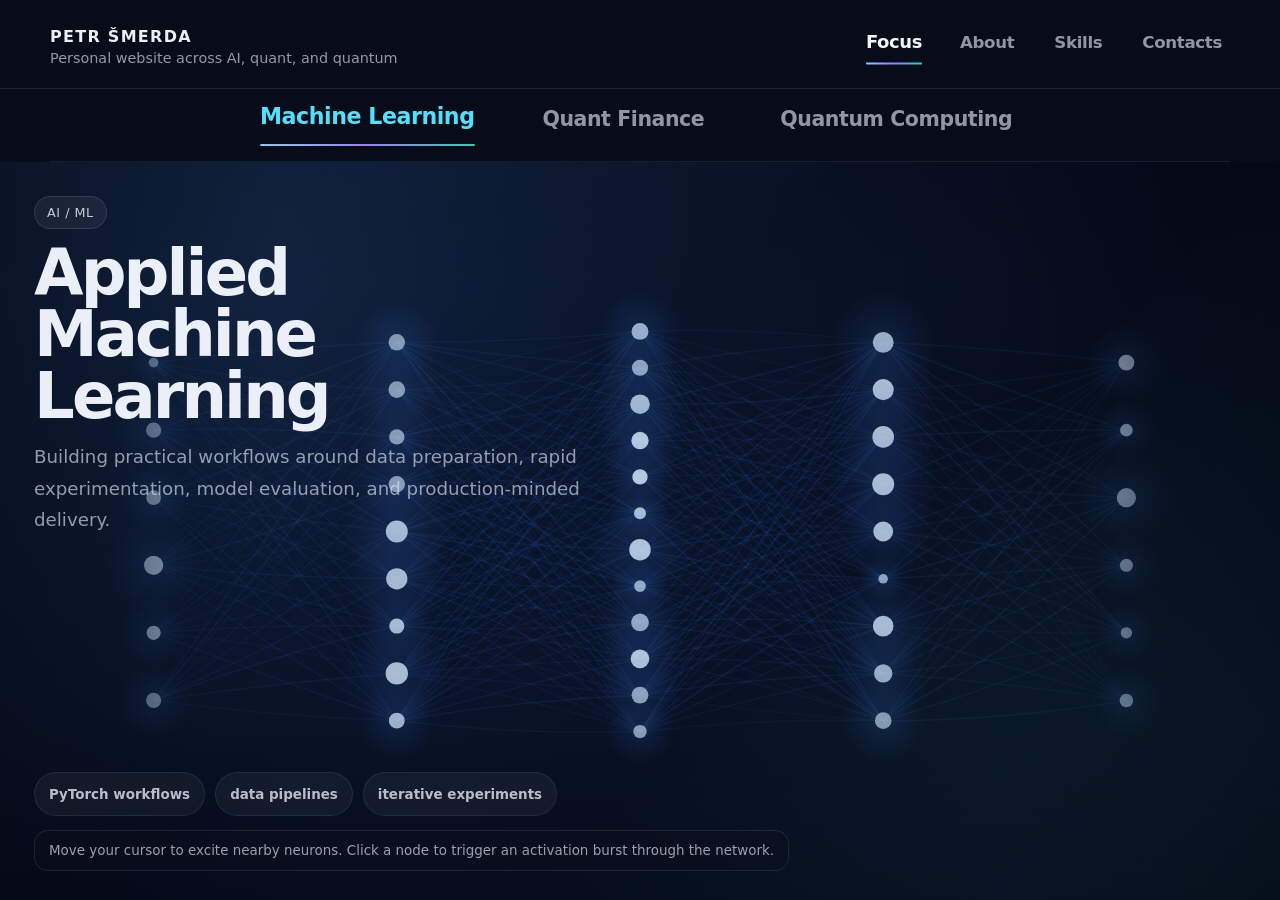
==== index.html @ 3ff9cf4e "first prototype of the web app" ====
<!DOCTYPE html>
<html lang="en">
  <head>
    <meta charset="UTF-8" />
    <meta name="viewport" content="width=device-width, initial-scale=1.0" />
    <meta
      name="description"
      content="Personal portfolio website for Petr Šmerda, focused on AI/ML, quantum computing, and quantitative finance."
    />
    <title>Petr Šmerda | Portfolio</title>
    <link rel="stylesheet" href="style.css" />
    <script src="focus-scenes.js" defer></script>
    <script src="script.js" defer></script>
  </head>
  <body>
    <div class="page-shell">
      <header class="site-header">
        <div class="container">
          <nav class="navbar" aria-label="Primary">
            <a class="brand" href="#focus/ml" data-view-link="focus">
              <span class="brand-title">Petr Šmerda</span>
              <span class="brand-sub">Personal website across AI, quant, and quantum</span>
            </a>

            <button
              class="nav-toggle"
              type="button"
              aria-expanded="false"
              aria-controls="site-menu"
              aria-label="Toggle navigation"
            >
              <span></span>
              <span></span>
            </button>

            <div class="nav-menu" id="site-menu">
              <a href="#focus/ml" data-view-link="focus">Focus</a>
              <a href="#about" data-view-link="about">About</a>
              <a href="#skills" data-view-link="skills">Skills</a>
              <a href="#contacts" data-view-link="contacts">Contacts</a>
            </div>
          </nav>
        </div>
      </header>

      <main class="view-shell">
        <section class="view view-focus is-active" id="focus" data-view="focus">
          <div class="focus-tabs-wrap">
            <div class="container">
              <div
                class="focus-tabs"
                role="tablist"
                aria-label="Focus disciplines"
              >
                <button
                  class="focus-tab is-active"
                  type="button"
                  role="tab"
                  id="focus-tab-ml"
                  aria-selected="true"
                  aria-controls="focus-panel-ml"
                  data-focus-tab="ml"
                  aria-label="Machine Learning"
                >
                  Machine Learning
                </button>
                <button
                  class="focus-tab"
                  type="button"
                  role="tab"
                  id="focus-tab-quant"
                  aria-selected="false"
                  aria-controls="focus-panel-quant"
                  data-focus-tab="quant"
                  aria-label="Quant Finance"
                >
                  Quant Finance
                </button>
                <button
                  class="focus-tab"
                  type="button"
                  role="tab"
                  id="focus-tab-quantum"
                  aria-selected="false"
                  aria-controls="focus-panel-quantum"
                  data-focus-tab="quantum"
                  aria-label="Quantum Computing"
                >
                  Quantum Computing
                </button>
              </div>
            </div>
          </div>

          <div class="focus-stage">
            <article
              class="focus-scene focus-scene-ml is-active"
              id="focus-panel-ml"
              data-focus-panel="ml"
              role="tabpanel"
              aria-labelledby="focus-tab-ml"
            >
              <canvas
                class="scene-canvas"
                id="focus-canvas-ml"
                aria-hidden="true"
              ></canvas>

              <div class="scene-overlay">
                <div class="scene-top">
                  <div class="scene-tag">AI / ML</div>
                  <h1 class="scene-title">Applied Machine Learning</h1>
                  <p class="scene-desc">
                    Building practical workflows around data preparation, rapid
                    experimentation, model evaluation, and production-minded
                    delivery.
                  </p>
                </div>

                <div class="scene-bottom">
                  <div class="pill-row">
                    <span class="pill">PyTorch workflows</span>
                    <span class="pill">data pipelines</span>
                    <span class="pill">iterative experiments</span>
                  </div>
                  <div class="hint">
                    Move your cursor to excite nearby neurons. Click a node to
                    trigger an activation burst through the network.
                  </div>
                </div>
              </div>
            </article>

            <article
              class="focus-scene focus-scene-quant"
              id="focus-panel-quant"
              data-focus-panel="quant"
              role="tabpanel"
              aria-labelledby="focus-tab-quant"
              hidden
            >
              <canvas
                class="scene-canvas"
                id="focus-canvas-quant"
                aria-hidden="true"
              ></canvas>

              <div class="scene-overlay">
                <div class="scene-top">
                  <div class="scene-tag">Quant Finance</div>
                  <h1 class="scene-title">Quantitative Finance Research</h1>
                  <p class="scene-desc">
                    Exploring market behavior, signal design, and structured
                    decision-making through synthetic price action and
                    market-facing analysis.
                  </p>
                </div>

                <div class="scene-bottom">
                  <div class="pill-row">
                    <span class="pill">signal research</span>
                    <span class="pill">market structure</span>
                    <span class="pill">backtesting logic</span>
                  </div>
                  <div class="hint">
                    Hover a candle to highlight its full column and inspect
                    OHLC plus daily return.
                  </div>
                </div>
              </div>
            </article>

            <article
              class="focus-scene focus-scene-quantum"
              id="focus-panel-quantum"
              data-focus-panel="quantum"
              role="tabpanel"
              aria-labelledby="focus-tab-quantum"
              hidden
            >
              <canvas
                class="scene-canvas"
                id="focus-canvas-quantum"
                aria-hidden="true"
              ></canvas>

              <div class="scene-overlay">
                <div class="scene-top">
                  <div class="scene-tag">Quantum Computing</div>
                  <h1 class="scene-title">Quantum Computing and Algorithms</h1>
                  <p class="scene-desc">
                    Following hybrid models, algorithmic ideas, and the
                    practical potential of quantum systems with a strong focus
                    on emerging applications.
                  </p>
                </div>

                <div class="scene-bottom">
                  <div class="pill-row">
                    <span class="pill">quantum algorithms</span>
                    <span class="pill">hybrid systems</span>
                    <span class="pill">applied curiosity</span>
                  </div>
                  <div class="hint">
                    Move across the field to bend links. Click to trigger a
                    quantum excitation burst.
                  </div>
                </div>
              </div>
            </article>
          </div>
        </section>

        <section class="view" id="about" data-view="about" hidden>
          <div class="container view-body">
            <div class="view-intro">
              <p class="view-label">About</p>
              <h2 class="view-title">Curious by default, technical by practice.</h2>
              <p class="view-lead">
                I work with an implementation-first mindset across AI/ML, with
                strong interest in quantum computing and quantitative finance.
              </p>
            </div>

            <div class="about-layout">
              <div class="surface about-copy">
                <p>
                  My work is driven by structured problem solving, algorithmic
                  thinking, and a preference for turning hard ideas into clear
                  systems.
                </p>
                <p>
                  I care about technical rigor, practical output, and the habit
                  of iterating until the implementation actually holds up.
                </p>

                <div class="view-actions">
                  <a class="button button-primary" href="files/CV.pdf" download>
                    Download CV
                  </a>
                  <a
                    class="button button-secondary"
                    href="https://github.com/smerdikus"
                    target="_blank"
                    rel="noreferrer"
                  >
                    GitHub
                  </a>
                  <a
                    class="button button-secondary"
                    href="https://www.linkedin.com/in/petr-%C5%A1merda-549807317/"
                    target="_blank"
                    rel="noreferrer"
                  >
                    LinkedIn
                  </a>
                </div>
              </div>

              <div class="about-highlights">
                <article class="surface detail-tile">
                  <span class="detail-label">Approach</span>
                  <strong>Analytical and implementation-focused</strong>
                </article>
                <article class="surface detail-tile">
                  <span class="detail-label">Interests</span>
                  <strong>AI/ML, quantum computing, trading systems</strong>
                </article>
                <article class="surface detail-tile">
                  <span class="detail-label">Mindset</span>
                  <strong>Build clearly, iterate quickly, improve constantly</strong>
                </article>
              </div>
            </div>
          </div>
        </section>

        <section class="view" id="skills" data-view="skills" hidden>
          <div class="container view-body">
            <div class="view-intro">
              <p class="view-label">Skills</p>
              <h2 class="view-title">
                Technical strengths across software, data, and research.
              </h2>
            </div>

            <div class="skills-layout">
              <article class="surface skill-panel">
                <h3>Programming Languages</h3>
                <div class="chip-row">
                  <span class="chip">C++</span>
                  <span class="chip">Python</span>
                  <span class="chip">Julia</span>
                  <span class="chip">PHP</span>
                  <span class="chip">SQL</span>
                  <span class="chip">JavaScript</span>
                </div>
              </article>

              <article class="surface skill-panel">
                <h3>Python / Data Science</h3>
                <div class="chip-row">
                  <span class="chip chip-blue">pandas</span>
                  <span class="chip chip-blue">NumPy</span>
                  <span class="chip chip-blue">scikit-learn</span>
                  <span class="chip chip-blue">PyTorch</span>
                  <span class="chip chip-blue">Jupyter</span>
                </div>
              </article>

              <article class="surface skill-panel">
                <h3>Creative Coding / Graphics</h3>
                <div class="chip-row">
                  <span class="chip chip-violet">p5.js</span>
                  <span class="chip chip-violet">SFML</span>
                </div>
              </article>

              <article class="surface skill-panel">
                <h3>Tools / Platforms</h3>
                <div class="chip-row">
                  <span class="chip chip-green">Unix</span>
                  <span class="chip chip-green">Git</span>
                  <span class="chip chip-green">AWS</span>
                  <span class="chip chip-green">LaTeX</span>
                </div>
              </article>

              <article class="surface skill-panel skill-panel-wide">
                <h3>Other Skills</h3>
                <div class="chip-row">
                  <span class="chip">Machine learning</span>
                  <span class="chip">Data analysis</span>
                  <span class="chip">Algorithm design</span>
                  <span class="chip">Problem solving</span>
                  <span class="chip">Cloud deployment</span>
                  <span class="chip">Quantum computing</span>
                  <span class="chip">Quantum algorithms</span>
                </div>
              </article>
            </div>
          </div>
        </section>

        <section class="view" id="contacts" data-view="contacts" hidden>
          <div class="container view-body">
            <div class="view-intro">
              <p class="view-label">Contacts</p>
              <h2 class="view-title">Direct ways to reach me.</h2>
            </div>

            <div class="contact-layout">
              <a class="surface contact-card" href="mailto:smerdikus@gmail.com">
                <span class="detail-label">Email</span>
                <strong>smerdikus@gmail.com</strong>
              </a>

              <a
                class="surface contact-card"
                href="https://github.com/smerdikus"
                target="_blank"
                rel="noreferrer"
              >
                <span class="detail-label">GitHub</span>
                <strong>github.com/smerdikus</strong>
              </a>

              <a
                class="surface contact-card"
                href="https://www.linkedin.com/in/petr-%C5%A1merda-549807317/"
                target="_blank"
                rel="noreferrer"
              >
                <span class="detail-label">LinkedIn</span>
                <strong>Petr Šmerda</strong>
              </a>
            </div>
          </div>
        </section>
      </main>
    </div>
  </body>
</html>
---- style.css ----
* {
  box-sizing: border-box;
}

:root {
  --bg: #050816;
  --chrome-bg: #080c18;
  --text: rgba(245, 248, 255, 0.96);
  --muted: rgba(212, 220, 235, 0.68);
  --border: rgba(150, 180, 255, 0.14);
  --glass: rgba(8, 12, 24, 0.58);
  --glass-strong: rgba(8, 12, 24, 0.82);
  --shadow: 0 20px 80px rgba(0, 0, 0, 0.38);
  --ai: #3b82f6;
  --quant: #10b981;
  --qc: #8b5cf6;
  --ai-pair-a: #56a8ff;
  --ai-pair-b: #4fe2ff;
  --qf-pair-a: #20d79b;
  --qf-pair-b: #67ffe0;
  --qc-pair-a: #9e7bff;
  --qc-pair-b: #f064ff;
  --accent: #78cfff;
  --accent-2: #9b7dff;
  --accent-3: #27d3b8;
  --container: min(1180px, calc(100vw - 32px));
  --header-height: 5.5rem;
}

html,
body {
  margin: 0;
  width: 100%;
  min-height: 100%;
  overscroll-behavior: none;
  color: var(--text);
  background: var(--chrome-bg);
  font-family:
    Inter,
    ui-sans-serif,
    system-ui,
    -apple-system,
    BlinkMacSystemFont,
    "Segoe UI",
    sans-serif;
}

html {
  scroll-behavior: smooth;
  overflow: hidden;
}

body {
  overflow: hidden;
}

body::before {
  content: "";
  position: fixed;
  inset: 0;
  pointer-events: none;
  background:
    linear-gradient(to bottom, rgba(255, 255, 255, 0.03), transparent 18%),
    radial-gradient(
      circle at center,
      transparent 0%,
      rgba(8, 12, 24, 0.24) 62%,
      rgba(8, 12, 24, 0.56) 100%
    );
  z-index: 0;
}

img {
  display: block;
  max-width: 100%;
}

a {
  color: inherit;
  text-decoration: none;
}

button,
a {
  -webkit-tap-highlight-color: transparent;
}

button {
  font: inherit;
}

.page-shell {
  position: relative;
  z-index: 1;
  height: 100vh;
  display: flex;
  flex-direction: column;
  overflow: hidden;
  background: var(--chrome-bg);
}

.container {
  width: var(--container);
  margin: 0 auto;
}

.site-header {
  position: sticky;
  top: 0;
  z-index: 30;
  border-bottom: 1px solid rgba(160, 185, 255, 0.12);
  background: var(--chrome-bg);
  -webkit-backdrop-filter: blur(16px);
  backdrop-filter: blur(16px);
}

.navbar {
  display: flex;
  justify-content: space-between;
  align-items: center;
  gap: 16px;
  min-height: var(--header-height);
  padding: 14px 0 10px;
}

.brand {
  display: flex;
  flex-direction: column;
  gap: 4px;
}

.brand-title {
  font-size: 1rem;
  font-weight: 700;
  letter-spacing: 0.08em;
  text-transform: uppercase;
}

.brand-sub {
  color: var(--muted);
  font-size: 0.9rem;
}

.nav-menu {
  display: flex;
  align-items: end;
  justify-content: center;
  gap: clamp(18px, 4vw, 40px);
  padding: 0 8px 6px;
}

.nav-menu a {
  position: relative;
  color: rgba(230, 236, 248, 0.62);
  font-size: clamp(0.98rem, 1.3vw, 1.08rem);
  font-weight: 600;
  letter-spacing: -0.02em;
  padding: 8px 0 10px;
  transition: color 180ms ease, transform 180ms ease, opacity 180ms ease;
}

.nav-menu a:hover {
  color: rgba(244, 247, 255, 0.9);
  transform: translateY(-1px);
}

.nav-menu a.is-active {
  color: rgba(247, 250, 255, 0.98);
  transform: scale(1.08);
}

.nav-menu a::after {
  content: "";
  position: absolute;
  left: 0;
  right: 0;
  bottom: -1px;
  height: 2px;
  border-radius: 999px;
  background: linear-gradient(
    90deg,
    var(--accent),
    var(--accent-2),
    var(--accent-3)
  );
  opacity: 0;
  transform: scaleX(0.35);
  transform-origin: center;
  transition: opacity 180ms ease, transform 180ms ease;
}

.nav-menu a.is-active::after,
.nav-menu a:hover::after {
  opacity: 1;
  transform: scaleX(1);
}

.nav-toggle {
  display: none;
  flex-direction: column;
  gap: 6px;
  padding: 0;
  border: 0;
  background: transparent;
  cursor: pointer;
}

.nav-toggle span {
  width: 24px;
  height: 2px;
  border-radius: 999px;
  background: rgba(247, 250, 255, 0.92);
}

.view-shell {
  position: relative;
  z-index: 1;
  flex: 1;
  height: calc(100vh - var(--header-height));
  overflow: hidden;
}

.view {
  position: relative;
  height: calc(100vh - var(--header-height));
  overflow: hidden;
  background: var(--chrome-bg);
  isolation: isolate;
  animation: viewFade 340ms ease;
}

.view[hidden] {
  display: none;
}

.view-focus {
  display: flex;
  flex-direction: column;
  min-height: 0;
  padding: 0;
}

.focus-tabs-wrap {
  position: relative;
  top: 0;
  flex-shrink: 0;
  z-index: 20;
  padding: 10px 0 0;
  overflow: hidden;
  background:
    linear-gradient(180deg, rgba(8, 12, 24, 0.985), rgba(8, 12, 24, 0.94));
}

.focus-tabs-wrap::after {
  content: "";
  position: absolute;
  left: 0;
  right: 0;
  bottom: -1px;
  height: 28px;
  pointer-events: none;
  background: linear-gradient(
    180deg,
    rgba(8, 12, 24, 0.28),
    rgba(8, 12, 24, 0)
  );
}

.focus-tabs {
  position: relative;
  z-index: 1;
  display: flex;
  align-items: end;
  justify-content: center;
  gap: clamp(30px, 6vw, 76px);
  width: 100%;
  padding: 0 8px 16px;
  border-bottom: 1px solid rgba(160, 185, 255, 0.1);
  overflow-x: auto;
  scrollbar-width: none;
}

.focus-tabs::-webkit-scrollbar {
  display: none;
}

.focus-tab {
  position: relative;
  appearance: none;
  border: none;
  background: transparent;
  color: rgba(230, 236, 248, 0.62);
  font-size: clamp(1rem, 1.7vw, 1.28rem);
  font-weight: 600;
  letter-spacing: -0.02em;
  padding: 8px 0 14px;
  cursor: pointer;
  transform-origin: center bottom;
  transition: color 180ms ease, transform 180ms ease, opacity 180ms ease;
}

.focus-tab:hover {
  color: rgba(244, 247, 255, 0.9);
  transform: translateY(-1px);
}

.focus-tab.is-active {
  color: rgba(247, 250, 255, 0.98);
  transform: scale(1.08);
}

.focus-tab[data-focus-tab="ml"].is-active {
  color: var(--ai-pair-b);
}

.focus-tab[data-focus-tab="quant"].is-active {
  color: var(--qf-pair-b);
}

.focus-tab[data-focus-tab="quantum"].is-active {
  color: var(--qc-pair-b);
}

.focus-tab::after {
  content: "";
  position: absolute;
  left: 0;
  right: 0;
  bottom: -1px;
  height: 2px;
  border-radius: 999px;
  background: linear-gradient(
    90deg,
    var(--accent),
    var(--accent-2),
    var(--accent-3)
  );
  opacity: 0;
  transform: scaleX(0.35);
  transform-origin: center;
  transition: opacity 180ms ease, transform 180ms ease;
}

.focus-tab.is-active::after {
  opacity: 1;
  transform: scaleX(1);
}

.focus-stage {
  position: relative;
  flex: 1;
  min-height: 0;
}

.focus-scene {
  position: relative;
  height: 100%;
  overflow: hidden;
}

.focus-scene::before {
  content: "";
  position: absolute;
  inset: -12%;
  z-index: 0;
  pointer-events: none;
  filter: blur(24px);
  opacity: 1;
}

.focus-scene::after {
  content: "";
  position: absolute;
  inset: 0;
  z-index: 2;
  pointer-events: none;
  opacity: 1;
}

#focus-panel-ml {
  background:
    linear-gradient(180deg, rgba(6, 10, 24, 0.98), rgba(5, 9, 22, 0.98));
}

#focus-panel-ml::before {
  background:
    radial-gradient(circle at 86% 10%, rgba(86, 168, 255, 0.56), transparent 0 34%),
    radial-gradient(circle at 14% 86%, rgba(79, 226, 255, 0.38), transparent 0 31%),
    radial-gradient(circle at 48% 50%, rgba(59, 130, 246, 0.12), transparent 0 42%);
}

#focus-panel-ml::after {
  background:
    linear-gradient(180deg, rgba(3, 8, 20, 0.12), transparent 18%, transparent 76%, rgba(3, 8, 20, 0.44) 100%),
    linear-gradient(90deg, rgba(3, 8, 20, 0.56), rgba(3, 8, 20, 0.06) 22%, rgba(3, 8, 20, 0.06) 78%, rgba(3, 8, 20, 0.56)),
    linear-gradient(135deg, rgba(86, 168, 255, 0.16), transparent 42%),
    linear-gradient(315deg, rgba(79, 226, 255, 0.14), transparent 38%),
    radial-gradient(circle at center, transparent 0%, rgba(3, 8, 20, 0.14) 62%, rgba(3, 8, 20, 0.52) 100%);
}

#focus-panel-quant {
  background:
    linear-gradient(180deg, rgba(5, 12, 14, 0.985), rgba(5, 10, 12, 0.99));
}

#focus-panel-quant::before {
  background:
    radial-gradient(circle at 86% 14%, rgba(32, 215, 155, 0.54), transparent 0 34%),
    radial-gradient(circle at 14% 86%, rgba(103, 255, 224, 0.34), transparent 0 31%),
    radial-gradient(circle at 48% 50%, rgba(16, 185, 129, 0.12), transparent 0 40%);
}

#focus-panel-quant::after {
  background:
    linear-gradient(180deg, rgba(4, 10, 12, 0.1), transparent 18%, transparent 76%, rgba(4, 10, 12, 0.46) 100%),
    linear-gradient(90deg, rgba(4, 10, 12, 0.56), rgba(4, 10, 12, 0.06) 22%, rgba(4, 10, 12, 0.06) 78%, rgba(4, 10, 12, 0.56)),
    linear-gradient(145deg, rgba(32, 215, 155, 0.16), transparent 42%),
    linear-gradient(320deg, rgba(103, 255, 224, 0.12), transparent 38%),
    radial-gradient(circle at center, transparent 0%, rgba(4, 10, 12, 0.14) 62%, rgba(4, 10, 12, 0.52) 100%);
}

#focus-panel-quantum {
  background:
    linear-gradient(180deg, rgba(9, 7, 24, 0.985), rgba(7, 6, 20, 0.99));
}

#focus-panel-quantum::before {
  background:
    radial-gradient(circle at 88% 12%, rgba(158, 123, 255, 0.56), transparent 0 34%),
    radial-gradient(circle at 12% 88%, rgba(240, 100, 255, 0.36), transparent 0 31%),
    radial-gradient(circle at 48% 50%, rgba(139, 92, 246, 0.12), transparent 0 40%);
}

#focus-panel-quantum::after {
  background:
    linear-gradient(180deg, rgba(6, 5, 18, 0.12), transparent 18%, transparent 76%, rgba(6, 5, 18, 0.46) 100%),
    linear-gradient(90deg, rgba(6, 5, 18, 0.56), rgba(6, 5, 18, 0.08) 22%, rgba(6, 5, 18, 0.08) 78%, rgba(6, 5, 18, 0.56)),
    linear-gradient(140deg, rgba(158, 123, 255, 0.17), transparent 42%),
    linear-gradient(320deg, rgba(240, 100, 255, 0.12), transparent 38%),
    radial-gradient(circle at center, transparent 0%, rgba(6, 5, 18, 0.14) 62%, rgba(6, 5, 18, 0.54) 100%);
}

.scene-canvas {
  position: absolute;
  inset: 0;
  width: 100%;
  height: 100%;
  display: block;
  z-index: 1;
  background: transparent;
}

.scene-overlay {
  position: absolute;
  inset: 0;
  z-index: 3;
  display: flex;
  flex-direction: column;
  justify-content: space-between;
  padding: 34px 34px 30px;
  pointer-events: none;
}

.scene-top,
.scene-bottom {
  display: flex;
  flex-direction: column;
  gap: 14px;
  max-width: min(760px, 72vw);
}

.scene-tag,
.view-label {
  width: fit-content;
  padding: 8px 12px;
  border-radius: 999px;
  background: rgba(255, 255, 255, 0.06);
  border: 1px solid rgba(190, 210, 255, 0.14);
  color: rgba(234, 240, 252, 0.82);
  font-size: 0.8rem;
  letter-spacing: 0.04em;
  text-transform: uppercase;
  -webkit-backdrop-filter: blur(8px);
  backdrop-filter: blur(8px);
}

.scene-title,
.view-title {
  margin: 0;
  font-size: clamp(2.2rem, 5vw, 5rem);
  line-height: 0.96;
  letter-spacing: -0.045em;
}

.scene-title {
  max-width: 11ch;
}

.scene-desc,
.view-lead {
  margin: 0;
  font-size: clamp(1rem, 1.5vw, 1.14rem);
  line-height: 1.72;
  color: var(--muted);
  max-width: 50ch;
}

.pill-row,
.chip-row,
.view-actions {
  display: flex;
  flex-wrap: wrap;
  gap: 10px;
}

.pill,
.chip,
.button {
  display: inline-flex;
  align-items: center;
  justify-content: center;
  width: fit-content;
  min-height: 44px;
  padding: 10px 14px;
  border-radius: 999px;
  border: 1px solid rgba(175, 200, 255, 0.1);
  background: rgba(255, 255, 255, 0.05);
  color: rgba(231, 237, 248, 0.78);
  font-size: 0.84rem;
  font-weight: 600;
  cursor: pointer;
  -webkit-backdrop-filter: blur(8px);
  backdrop-filter: blur(8px);
  transition:
    color 180ms ease,
    border-color 180ms ease,
    background-color 180ms ease,
    transform 180ms ease;
}

.button:hover,
.contact-card:hover {
  transform: translateY(-1px);
}

.button:hover {
  color: rgba(247, 250, 255, 0.98);
  border-color: rgba(190, 210, 255, 0.18);
  background: rgba(255, 255, 255, 0.08);
}

.button-primary {
  background:
    linear-gradient(135deg, rgba(156, 223, 255, 0.92), rgba(108, 205, 255, 0.88)),
    rgba(255, 255, 255, 0.1);
  border-color: rgba(196, 236, 255, 0.82);
  color: rgba(7, 19, 35, 0.96);
  box-shadow:
    0 0 0 1px rgba(220, 244, 255, 0.1),
    0 12px 36px rgba(82, 189, 255, 0.24);
}

.button-secondary {
  background: rgba(255, 255, 255, 0.05);
}

.button-primary:hover {
  color: rgba(7, 19, 35, 0.96);
  border-color: rgba(220, 244, 255, 0.96);
  background:
    linear-gradient(135deg, rgba(176, 232, 255, 0.98), rgba(124, 214, 255, 0.94)),
    rgba(255, 255, 255, 0.12);
}

.chip-blue {
  border-color: rgba(120, 207, 255, 0.18);
  color: rgba(214, 236, 255, 0.88);
}

.chip-green {
  border-color: rgba(39, 211, 184, 0.18);
  color: rgba(214, 255, 245, 0.88);
}

.chip-violet {
  border-color: rgba(155, 125, 255, 0.18);
  color: rgba(233, 222, 255, 0.9);
}

.hint {
  width: fit-content;
  padding: 12px 14px;
  border-radius: 14px;
  background: rgba(10, 16, 30, 0.52);
  border: 1px solid rgba(180, 205, 255, 0.11);
  color: rgba(230, 236, 246, 0.66);
  font-size: 0.84rem;
  -webkit-backdrop-filter: blur(10px);
  backdrop-filter: blur(10px);
}

.view-body {
  position: relative;
  z-index: 1;
  display: flex;
  flex-direction: column;
  gap: 28px;
  justify-content: center;
  height: calc(100vh - var(--header-height));
  padding: 28px 0 32px;
}

.view-intro {
  display: flex;
  flex-direction: column;
  gap: 14px;
  max-width: 760px;
}

.view-title {
  max-width: 11ch;
}

.surface {
  border: 1px solid var(--border);
  border-radius: 20px;
  background: var(--glass);
  box-shadow: var(--shadow);
  -webkit-backdrop-filter: blur(12px);
  backdrop-filter: blur(12px);
}

.about-layout {
  display: grid;
  grid-template-columns: minmax(0, 1.15fr) minmax(280px, 0.85fr);
  gap: 18px;
}

.about-copy,
.skill-panel,
.contact-card {
  padding: 22px;
}

.about-copy p {
  margin: 0;
  color: var(--muted);
  font-size: 1rem;
  line-height: 1.72;
}

.about-copy p + p {
  margin-top: 14px;
}

.view-actions {
  margin-top: 20px;
}

.about-highlights {
  display: grid;
  gap: 14px;
}

.detail-tile {
  padding: 18px;
}

.detail-label {
  display: block;
  color: rgba(234, 240, 252, 0.6);
  font-size: 0.8rem;
  letter-spacing: 0.04em;
  text-transform: uppercase;
}

.detail-tile strong,
.contact-card strong {
  display: block;
  margin-top: 10px;
  font-size: 1.02rem;
  font-weight: 600;
  color: rgba(247, 250, 255, 0.96);
}

.skills-layout {
  display: grid;
  grid-template-columns: repeat(2, minmax(0, 1fr));
  gap: 18px;
}

.skill-panel-wide {
  grid-column: 1 / -1;
}

.skill-panel h3 {
  margin: 0;
  font-size: 1.18rem;
  font-weight: 600;
  letter-spacing: -0.02em;
}

.contact-layout {
  display: grid;
  grid-template-columns: repeat(3, minmax(0, 1fr));
  gap: 18px;
}

.contact-card {
  transition:
    transform 180ms ease,
    border-color 180ms ease,
    background-color 180ms ease;
}

.contact-card:hover {
  border-color: rgba(190, 210, 255, 0.18);
  background: rgba(10, 16, 30, 0.68);
}

#about::before,
#skills::before,
#contacts::before,
#about::after,
#skills::after,
#contacts::after {
  content: "";
  position: absolute;
  inset: 0;
  pointer-events: none;
}

#about::before {
  background:
    radial-gradient(circle at 12% 22%, rgba(86, 168, 255, 0.34), transparent 0 30%),
    radial-gradient(circle at 86% 76%, rgba(79, 226, 255, 0.24), transparent 0 26%),
    radial-gradient(circle at 52% 52%, rgba(74, 144, 255, 0.12), transparent 0 38%);
  filter: blur(16px);
}

#about::after {
  background:
    linear-gradient(180deg, rgba(8, 12, 24, 0.34), transparent 20%, transparent 78%, rgba(8, 12, 24, 0.54)),
    linear-gradient(90deg, rgba(8, 12, 24, 0.58), rgba(8, 12, 24, 0.1) 18%, rgba(8, 12, 24, 0.1) 82%, rgba(8, 12, 24, 0.58));
}

#skills::before {
  background:
    radial-gradient(circle at 16% 18%, rgba(158, 123, 255, 0.32), transparent 0 30%),
    radial-gradient(circle at 82% 82%, rgba(103, 255, 224, 0.22), transparent 0 26%),
    radial-gradient(circle at 56% 42%, rgba(139, 92, 246, 0.1), transparent 0 36%);
  filter: blur(16px);
}

#skills::after {
  background:
    linear-gradient(180deg, rgba(8, 12, 24, 0.34), transparent 20%, transparent 78%, rgba(8, 12, 24, 0.54)),
    linear-gradient(90deg, rgba(8, 12, 24, 0.58), rgba(8, 12, 24, 0.1) 18%, rgba(8, 12, 24, 0.1) 82%, rgba(8, 12, 24, 0.58));
}

#contacts::before {
  background:
    radial-gradient(circle at 18% 78%, rgba(32, 215, 155, 0.3), transparent 0 30%),
    radial-gradient(circle at 84% 18%, rgba(156, 223, 255, 0.24), transparent 0 26%),
    radial-gradient(circle at 52% 46%, rgba(39, 211, 184, 0.1), transparent 0 36%);
  filter: blur(16px);
}

#contacts::after {
  background:
    linear-gradient(180deg, rgba(8, 12, 24, 0.34), transparent 20%, transparent 78%, rgba(8, 12, 24, 0.54)),
    linear-gradient(90deg, rgba(8, 12, 24, 0.58), rgba(8, 12, 24, 0.1) 18%, rgba(8, 12, 24, 0.1) 82%, rgba(8, 12, 24, 0.58));
}

@keyframes viewFade {
  from {
    opacity: 0;
    transform: translateY(10px);
  }

  to {
    opacity: 1;
    transform: translateY(0);
  }
}

@media (max-width: 960px) {
  .about-layout,
  .skills-layout,
  .contact-layout {
    grid-template-columns: 1fr;
  }

  .view-title {
    max-width: 14ch;
  }
}

@media (max-width: 820px) {
  .navbar {
    padding: 12px 0 8px;
  }

  .focus-tabs-wrap {
    padding-top: 14px;
  }

  .focus-tabs {
    gap: 16px;
    justify-content: flex-start;
  }

  .focus-tab {
    white-space: nowrap;
  }

  .scene-overlay {
    padding: 24px 16px 20px;
  }

  .scene-top,
  .scene-bottom,
  .view-intro {
    max-width: 100%;
  }

  .scene-title,
  .view-title {
    max-width: 12ch;
  }
}

@media (max-width: 760px) {
  :root {
    --header-height: 4.9rem;
  }

  .nav-toggle {
    display: inline-flex;
  }

  .nav-menu {
    position: absolute;
    top: calc(100% + 10px);
    left: 0;
    right: 0;
    display: grid;
    gap: 4px;
    padding: 12px;
    border: 1px solid var(--border);
    border-radius: 18px;
    background: var(--glass-strong);
    box-shadow: var(--shadow);
    opacity: 0;
    pointer-events: none;
    transform: translateY(-8px);
    transition: opacity 180ms ease, transform 180ms ease;
  }

  .nav-menu.is-open {
    opacity: 1;
    pointer-events: auto;
    transform: translateY(0);
  }

  .nav-menu a {
    width: fit-content;
    padding: 6px 0;
  }

  .view-body {
    padding: 28px 0 38px;
  }

  .button,
  .chip {
    width: 100%;
  }

  .view-actions {
    flex-direction: column;
    align-items: stretch;
  }
}

@media (prefers-reduced-motion: reduce) {
  html {
    scroll-behavior: auto;
  }

  *,
  *::before,
  *::after {
    animation-duration: 0.01ms !important;
    animation-iteration-count: 1 !important;
    transition-duration: 0.01ms !important;
    scroll-behavior: auto !important;
  }
}
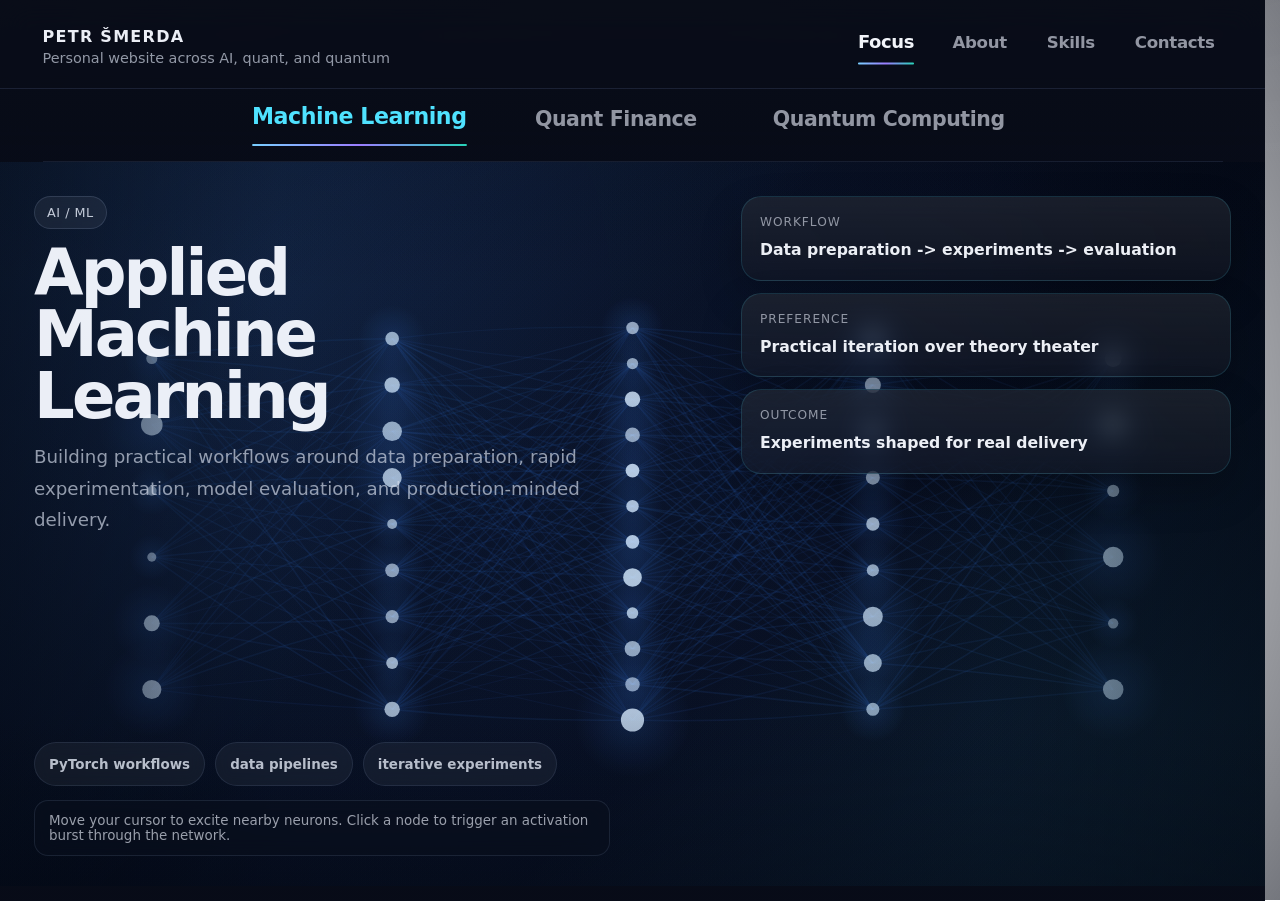
==== commit bd07e47e: "update" ====
--- a/index.html
+++ b/index.html
@@ -107,14 +107,31 @@
               ></canvas>
 
               <div class="scene-overlay">
-                <div class="scene-top">
-                  <div class="scene-tag">AI / ML</div>
-                  <h1 class="scene-title">Applied Machine Learning</h1>
-                  <p class="scene-desc">
-                    Building practical workflows around data preparation, rapid
-                    experimentation, model evaluation, and production-minded
-                    delivery.
-                  </p>
+                <div class="scene-hero">
+                  <div class="scene-top">
+                    <div class="scene-tag">AI / ML</div>
+                    <h1 class="scene-title">Applied Machine Learning</h1>
+                    <p class="scene-desc">
+                      Building practical workflows around data preparation,
+                      rapid experimentation, model evaluation, and
+                      production-minded delivery.
+                    </p>
+                  </div>
+
+                  <div class="scene-metrics" aria-label="Machine learning focus summary">
+                    <article class="scene-stat">
+                      <span class="scene-stat-label">Workflow</span>
+                      <strong>Data preparation -> experiments -> evaluation</strong>
+                    </article>
+                    <article class="scene-stat">
+                      <span class="scene-stat-label">Preference</span>
+                      <strong>Practical iteration over theory theater</strong>
+                    </article>
+                    <article class="scene-stat">
+                      <span class="scene-stat-label">Outcome</span>
+                      <strong>Experiments shaped for real delivery</strong>
+                    </article>
+                  </div>
                 </div>
 
                 <div class="scene-bottom">
@@ -146,14 +163,31 @@
               ></canvas>
 
               <div class="scene-overlay">
-                <div class="scene-top">
-                  <div class="scene-tag">Quant Finance</div>
-                  <h1 class="scene-title">Quantitative Finance Research</h1>
-                  <p class="scene-desc">
-                    Exploring market behavior, signal design, and structured
-                    decision-making through synthetic price action and
-                    market-facing analysis.
-                  </p>
+                <div class="scene-hero">
+                  <div class="scene-top">
+                    <div class="scene-tag">Quant Finance</div>
+                    <h1 class="scene-title">Quantitative Finance Research</h1>
+                    <p class="scene-desc">
+                      Exploring market behavior, signal design, and structured
+                      decision-making through synthetic price action and
+                      market-facing analysis.
+                    </p>
+                  </div>
+
+                  <div class="scene-metrics" aria-label="Quant focus summary">
+                    <article class="scene-stat">
+                      <span class="scene-stat-label">Lens</span>
+                      <strong>Market structure, regimes, and signal behavior</strong>
+                    </article>
+                    <article class="scene-stat">
+                      <span class="scene-stat-label">Preference</span>
+                      <strong>Hypotheses with explicit validation rules</strong>
+                    </article>
+                    <article class="scene-stat">
+                      <span class="scene-stat-label">Outcome</span>
+                      <strong>Backtests built around disciplined assumptions</strong>
+                    </article>
+                  </div>
                 </div>
 
                 <div class="scene-bottom">
@@ -185,14 +219,31 @@
               ></canvas>
 
               <div class="scene-overlay">
-                <div class="scene-top">
-                  <div class="scene-tag">Quantum Computing</div>
-                  <h1 class="scene-title">Quantum Computing and Algorithms</h1>
-                  <p class="scene-desc">
-                    Following hybrid models, algorithmic ideas, and the
-                    practical potential of quantum systems with a strong focus
-                    on emerging applications.
-                  </p>
+                <div class="scene-hero">
+                  <div class="scene-top">
+                    <div class="scene-tag">Quantum Computing</div>
+                    <h1 class="scene-title">Quantum Computing and Algorithms</h1>
+                    <p class="scene-desc">
+                      Following hybrid models, algorithmic ideas, and the
+                      practical potential of quantum systems with a strong focus
+                      on emerging applications.
+                    </p>
+                  </div>
+
+                  <div class="scene-metrics" aria-label="Quantum focus summary">
+                    <article class="scene-stat">
+                      <span class="scene-stat-label">Lens</span>
+                      <strong>Algorithms, noise, and hybrid workflows</strong>
+                    </article>
+                    <article class="scene-stat">
+                      <span class="scene-stat-label">Preference</span>
+                      <strong>Exploration grounded in practical applications</strong>
+                    </article>
+                    <article class="scene-stat">
+                      <span class="scene-stat-label">Outcome</span>
+                      <strong>Theory translated into tangible experiments</strong>
+                    </article>
+                  </div>
                 </div>
 
                 <div class="scene-bottom">
--- a/style.css
+++ b/style.css
@@ -5,6 +5,15 @@
 :root {
   --bg: #050816;
   --chrome-bg: #080c18;
+  --chrome-panel: linear-gradient(
+    180deg,
+    rgba(8, 12, 24, 0.985),
+    rgba(8, 12, 24, 0.94)
+  );
+  --page-backdrop:
+    radial-gradient(circle at 12% 0%, rgba(120, 207, 255, 0.12), transparent 0 30%),
+    radial-gradient(circle at 88% 0%, rgba(155, 125, 255, 0.1), transparent 0 28%),
+    linear-gradient(180deg, rgba(8, 12, 24, 0.985), rgba(8, 12, 24, 0.94));
   --text: rgba(245, 248, 255, 0.96);
   --muted: rgba(212, 220, 235, 0.68);
   --border: rgba(150, 180, 255, 0.14);
@@ -25,6 +34,11 @@
   --accent-3: #27d3b8;
   --container: min(1180px, calc(100vw - 32px));
   --header-height: 5.5rem;
+  --focus-stage-min: clamp(
+    38rem,
+    calc(100svh - var(--header-height) - 5.5rem),
+    54rem
+  );
 }
 
 html,
@@ -32,9 +46,9 @@
   margin: 0;
   width: 100%;
   min-height: 100%;
-  overscroll-behavior: none;
+  overscroll-behavior-y: none;
   color: var(--text);
-  background: var(--chrome-bg);
+  background: var(--page-backdrop);
   font-family:
     Inter,
     ui-sans-serif,
@@ -47,11 +61,14 @@
 
 html {
   scroll-behavior: smooth;
-  overflow: hidden;
+  overflow-x: hidden;
+  scrollbar-color: rgba(120, 207, 255, 0.44) rgba(255, 255, 255, 0.04);
+  scrollbar-gutter: stable;
 }
 
 body {
-  overflow: hidden;
+  min-height: 100svh;
+  overflow-x: hidden;
 }
 
 body::before {
@@ -92,11 +109,10 @@
 .page-shell {
   position: relative;
   z-index: 1;
-  height: 100vh;
+  min-height: 100svh;
   display: flex;
   flex-direction: column;
-  overflow: hidden;
-  background: var(--chrome-bg);
+  background: transparent;
 }
 
 .container {
@@ -109,7 +125,7 @@
   top: 0;
   z-index: 30;
   border-bottom: 1px solid rgba(160, 185, 255, 0.12);
-  background: var(--chrome-bg);
+  background: rgba(8, 12, 24, 0.78);
   -webkit-backdrop-filter: blur(16px);
   backdrop-filter: blur(16px);
 }
@@ -216,15 +232,15 @@
   position: relative;
   z-index: 1;
   flex: 1;
-  height: calc(100vh - var(--header-height));
-  overflow: hidden;
+  min-height: 0;
+  background: var(--chrome-panel);
 }
 
 .view {
   position: relative;
-  height: calc(100vh - var(--header-height));
-  overflow: hidden;
-  background: var(--chrome-bg);
+  min-height: calc(100svh - var(--header-height));
+  overflow: visible;
+  background: transparent;
   isolation: isolate;
   animation: viewFade 340ms ease;
 }
@@ -236,19 +252,19 @@
 .view-focus {
   display: flex;
   flex-direction: column;
-  min-height: 0;
+  min-height: calc(100svh - var(--header-height));
   padding: 0;
 }
 
 .focus-tabs-wrap {
   position: relative;
-  top: 0;
   flex-shrink: 0;
   z-index: 20;
   padding: 10px 0 0;
   overflow: hidden;
-  background:
-    linear-gradient(180deg, rgba(8, 12, 24, 0.985), rgba(8, 12, 24, 0.94));
+  background: var(--chrome-panel);
+  -webkit-backdrop-filter: blur(16px);
+  backdrop-filter: blur(16px);
 }
 
 .focus-tabs-wrap::after {
@@ -348,13 +364,12 @@
 
 .focus-stage {
   position: relative;
-  flex: 1;
-  min-height: 0;
+  min-height: var(--focus-stage-min);
 }
 
 .focus-scene {
   position: relative;
-  height: 100%;
+  min-height: var(--focus-stage-min);
   overflow: hidden;
 }
 
@@ -451,14 +466,21 @@
 }
 
 .scene-overlay {
-  position: absolute;
-  inset: 0;
+  position: relative;
   z-index: 3;
-  display: flex;
-  flex-direction: column;
-  justify-content: space-between;
+  display: grid;
+  align-content: space-between;
+  gap: clamp(32px, 5vw, 76px);
+  min-height: var(--focus-stage-min);
   padding: 34px 34px 30px;
   pointer-events: none;
+}
+
+.scene-hero {
+  display: grid;
+  grid-template-columns: minmax(0, 1.15fr) minmax(18rem, 0.85fr);
+  gap: clamp(20px, 4vw, 44px);
+  align-items: start;
 }
 
 .scene-top,
@@ -466,7 +488,48 @@
   display: flex;
   flex-direction: column;
   gap: 14px;
-  max-width: min(760px, 72vw);
+}
+
+.scene-top {
+  max-width: min(760px, 100%);
+}
+
+.scene-bottom {
+  max-width: min(780px, 100%);
+}
+
+.scene-metrics {
+  display: grid;
+  gap: 12px;
+  align-self: start;
+}
+
+.scene-stat {
+  display: grid;
+  gap: 10px;
+  padding: 18px;
+  border: 1px solid rgba(190, 210, 255, 0.12);
+  border-radius: 20px;
+  background:
+    linear-gradient(180deg, rgba(255, 255, 255, 0.08), rgba(255, 255, 255, 0.03)),
+    rgba(8, 12, 24, 0.48);
+  box-shadow: 0 18px 42px rgba(0, 0, 0, 0.22);
+  -webkit-backdrop-filter: blur(12px);
+  backdrop-filter: blur(12px);
+}
+
+.scene-stat-label {
+  color: rgba(234, 240, 252, 0.58);
+  font-size: 0.76rem;
+  letter-spacing: 0.08em;
+  text-transform: uppercase;
+}
+
+.scene-stat strong {
+  font-size: 0.98rem;
+  line-height: 1.45;
+  font-weight: 600;
+  color: rgba(246, 249, 255, 0.96);
 }
 
 .scene-tag,
@@ -589,6 +652,7 @@
 
 .hint {
   width: fit-content;
+  max-width: min(36rem, 100%);
   padding: 12px 14px;
   border-radius: 14px;
   background: rgba(10, 16, 30, 0.52);
@@ -604,10 +668,10 @@
   z-index: 1;
   display: flex;
   flex-direction: column;
-  gap: 28px;
-  justify-content: center;
-  height: calc(100vh - var(--header-height));
-  padding: 28px 0 32px;
+  gap: clamp(28px, 4vw, 40px);
+  justify-content: flex-start;
+  min-height: calc(100svh - var(--header-height));
+  padding: clamp(34px, 5vw, 56px) 0 clamp(48px, 8vw, 80px);
 }
 
 .view-intro {
@@ -624,7 +688,9 @@
 .surface {
   border: 1px solid var(--border);
   border-radius: 20px;
-  background: var(--glass);
+  background:
+    linear-gradient(180deg, rgba(255, 255, 255, 0.05), rgba(255, 255, 255, 0.015)),
+    var(--glass);
   box-shadow: var(--shadow);
   -webkit-backdrop-filter: blur(12px);
   backdrop-filter: blur(12px);
@@ -640,6 +706,16 @@
 .skill-panel,
 .contact-card {
   padding: 22px;
+}
+
+.skill-panel,
+.detail-tile,
+.contact-card {
+  transition:
+    transform 180ms ease,
+    border-color 180ms ease,
+    background-color 180ms ease,
+    box-shadow 180ms ease;
 }
 
 .about-copy p {
@@ -681,6 +757,14 @@
   font-size: 1.02rem;
   font-weight: 600;
   color: rgba(247, 250, 255, 0.96);
+}
+
+.skill-panel:hover,
+.detail-tile:hover,
+.contact-card:hover,
+.scene-stat:hover {
+  transform: translateY(-3px);
+  border-color: rgba(190, 210, 255, 0.2);
 }
 
 .skills-layout {
@@ -772,6 +856,36 @@
     linear-gradient(90deg, rgba(8, 12, 24, 0.58), rgba(8, 12, 24, 0.1) 18%, rgba(8, 12, 24, 0.1) 82%, rgba(8, 12, 24, 0.58));
 }
 
+#focus-panel-ml .scene-stat {
+  border-color: rgba(79, 226, 255, 0.14);
+}
+
+#focus-panel-quant .scene-stat {
+  border-color: rgba(103, 255, 224, 0.14);
+}
+
+#focus-panel-quantum .scene-stat {
+  border-color: rgba(158, 123, 255, 0.16);
+}
+
+::-webkit-scrollbar {
+  width: 12px;
+}
+
+::-webkit-scrollbar-track {
+  background: rgba(255, 255, 255, 0.04);
+}
+
+::-webkit-scrollbar-thumb {
+  border: 3px solid rgba(8, 12, 24, 0.78);
+  border-radius: 999px;
+  background: linear-gradient(
+    180deg,
+    rgba(120, 207, 255, 0.88),
+    rgba(155, 125, 255, 0.78)
+  );
+}
+
 @keyframes viewFade {
   from {
     opacity: 0;
@@ -785,6 +899,14 @@
 }
 
 @media (max-width: 960px) {
+  .scene-hero {
+    grid-template-columns: 1fr;
+  }
+
+  .scene-metrics {
+    grid-template-columns: repeat(3, minmax(0, 1fr));
+  }
+
   .about-layout,
   .skills-layout,
   .contact-layout {
@@ -797,6 +919,14 @@
 }
 
 @media (max-width: 820px) {
+  :root {
+    --focus-stage-min: clamp(
+      34rem,
+      calc(100svh - var(--header-height) - 4.5rem),
+      48rem
+    );
+  }
+
   .navbar {
     padding: 12px 0 8px;
   }
@@ -816,6 +946,10 @@
 
   .scene-overlay {
     padding: 24px 16px 20px;
+  }
+
+  .scene-metrics {
+    grid-template-columns: 1fr;
   }
 
   .scene-top,
@@ -872,6 +1006,10 @@
     padding: 28px 0 38px;
   }
 
+  .scene-overlay {
+    gap: 24px;
+  }
+
   .button,
   .chip {
     width: 100%;
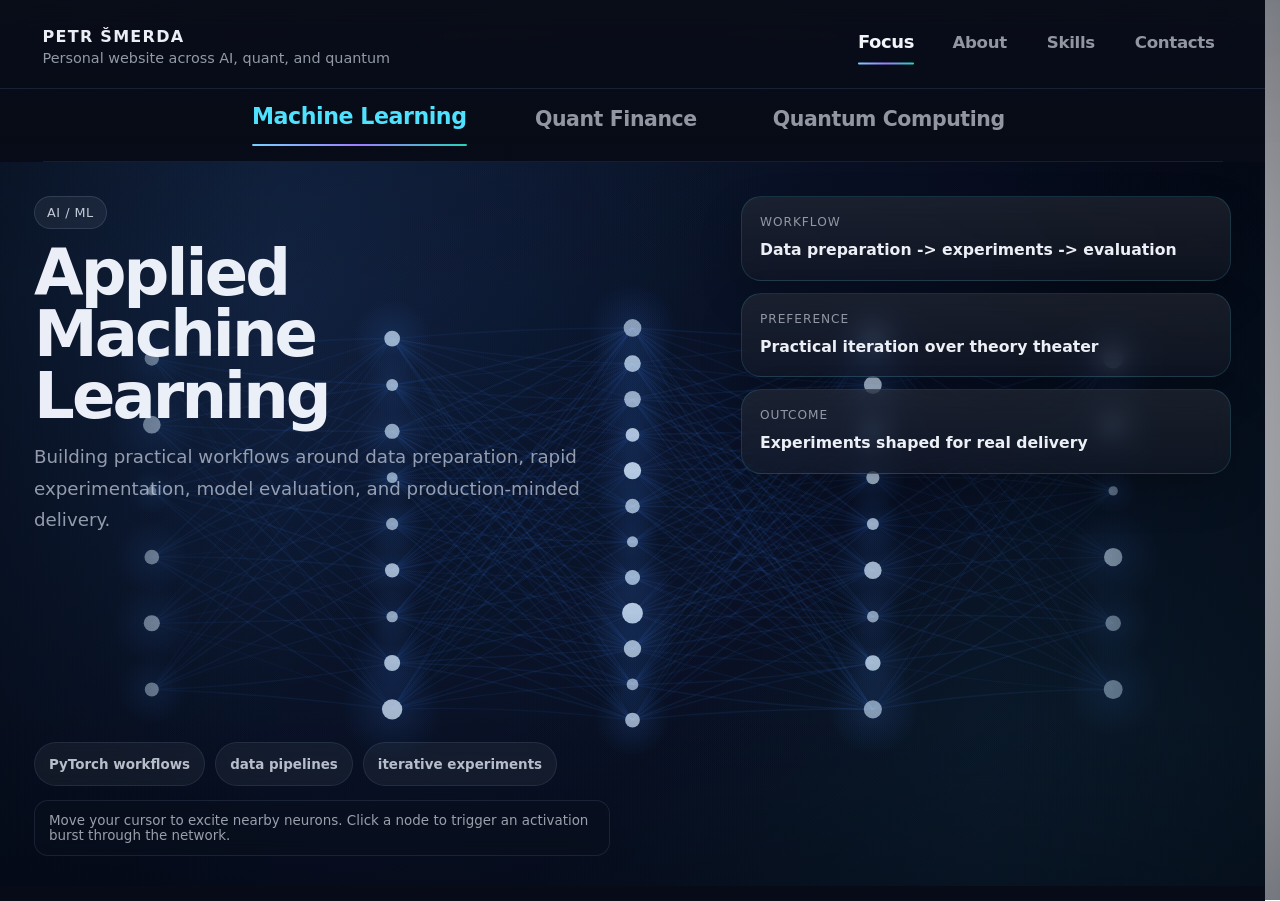
==== commit 1e687a37: "updating index.html" ====
--- a/index.html
+++ b/index.html
@@ -281,8 +281,7 @@
                   systems.
                 </p>
                 <p>
-                  I care about technical rigor, practical output, and the habit
-                  of iterating until the implementation actually holds up.
+                  I care about technical practical output.
                 </p>
 
                 <div class="view-actions">
